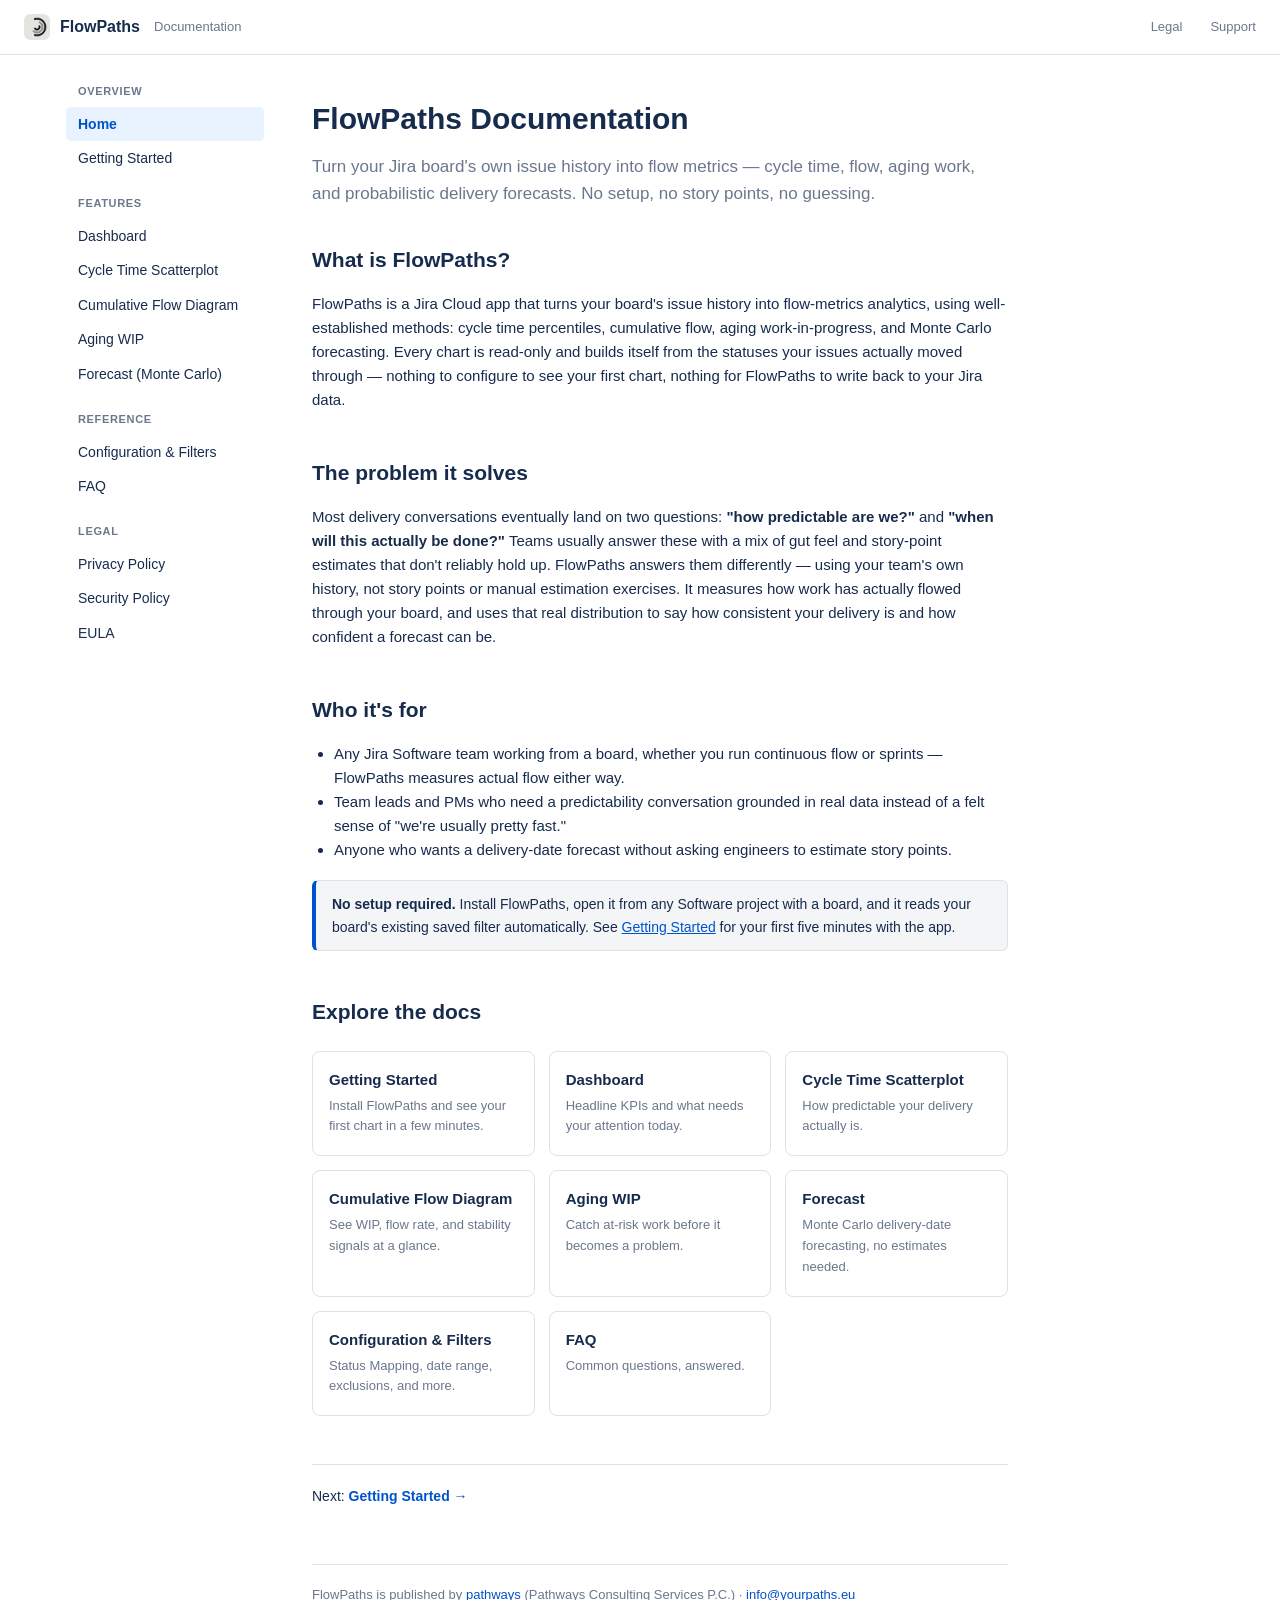
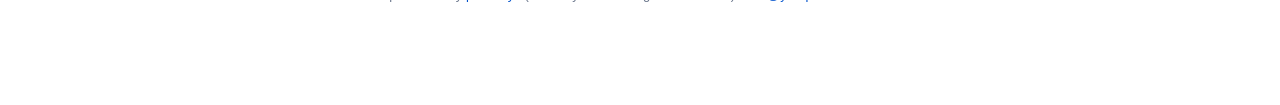
==== index.html @ b4229305 "Initial FlowPaths user documentation site Home, Getting Started, five feature pages (Dashboard, Scat" ====
<!doctype html>
<html lang="en">
<head>
<meta charset="utf-8">
<meta name="viewport" content="width=device-width, initial-scale=1">
<title>FlowPaths Documentation</title>
<link rel="stylesheet" href="style.css">
</head>
<body>
<div class="topbar">
  <img src="assets/logo.png" alt="">
  <a class="name" href="index.html">FlowPaths</a>
  <span class="tag">Documentation</span>
  <div class="spacer"></div>
  <a class="ext" href="https://pathways-nb.github.io/flow-metrics-legal/">Legal</a>
  <a class="ext" href="mailto:info@yourpaths.eu">Support</a>
</div>
<div class="layout">
  <nav class="sidebar">
    <h4>Overview</h4>
    <a href="index.html" class="active">Home</a>
    <a href="getting-started.html">Getting Started</a>

    <h4>Features</h4>
    <a href="dashboard.html">Dashboard</a>
    <a href="scatterplot.html">Cycle Time Scatterplot</a>
    <a href="cumulative-flow.html">Cumulative Flow Diagram</a>
    <a href="aging-wip.html">Aging WIP</a>
    <a href="forecast.html">Forecast (Monte Carlo)</a>

    <h4>Reference</h4>
    <a href="configuration.html">Configuration &amp; Filters</a>
    <a href="faq.html">FAQ</a>

    <h4>Legal</h4>
    <a href="https://pathways-nb.github.io/flow-metrics-legal/privacy-policy.html">Privacy Policy</a>
    <a href="https://pathways-nb.github.io/flow-metrics-legal/security-policy.html">Security Policy</a>
    <a href="https://pathways-nb.github.io/flow-metrics-legal/eula.html">EULA</a>
  </nav>

  <main class="content">
    <h1>FlowPaths Documentation</h1>
    <p class="lede">
      Turn your Jira board's own issue history into flow metrics — cycle time,
      flow, aging work, and probabilistic delivery forecasts. No setup, no
      story points, no guessing.
    </p>

    <h2>What is FlowPaths?</h2>
    <p>
      FlowPaths is a Jira Cloud app that turns your board's issue history into
      flow-metrics analytics, using well-established methods: cycle time
      percentiles, cumulative flow, aging work-in-progress, and Monte Carlo
      forecasting. Every chart is read-only and builds itself from the
      statuses your issues actually moved through — nothing to configure to
      see your first chart, nothing for FlowPaths to write back to your Jira
      data.
    </p>

    <h2>The problem it solves</h2>
    <p>
      Most delivery conversations eventually land on two questions:
      <strong>"how predictable are we?"</strong> and
      <strong>"when will this actually be done?"</strong> Teams usually answer
      these with a mix of gut feel and story-point estimates that don't
      reliably hold up. FlowPaths answers them differently — using your
      team's own history, not story points or manual estimation exercises.
      It measures how work has actually flowed through your board, and uses
      that real distribution to say how consistent your delivery is and how
      confident a forecast can be.
    </p>

    <h2>Who it's for</h2>
    <ul>
      <li>Any Jira Software team working from a board, whether you run
        continuous flow or sprints — FlowPaths measures actual flow either
        way.</li>
      <li>Team leads and PMs who need a predictability conversation grounded
        in real data instead of a felt sense of "we're usually pretty fast."</li>
      <li>Anyone who wants a delivery-date forecast without asking engineers
        to estimate story points.</li>
    </ul>

    <div class="callout">
      <strong>No setup required.</strong> Install FlowPaths, open it from any
      Software project with a board, and it reads your board's existing
      saved filter automatically. See <a href="getting-started.html">Getting
      Started</a> for your first five minutes with the app.
    </div>

    <h2>Explore the docs</h2>
    <div class="card-grid">
      <a class="card" href="getting-started.html">
        <div class="card-title">Getting Started</div>
        <div class="card-body">Install FlowPaths and see your first chart in a few minutes.</div>
      </a>
      <a class="card" href="dashboard.html">
        <div class="card-title">Dashboard</div>
        <div class="card-body">Headline KPIs and what needs your attention today.</div>
      </a>
      <a class="card" href="scatterplot.html">
        <div class="card-title">Cycle Time Scatterplot</div>
        <div class="card-body">How predictable your delivery actually is.</div>
      </a>
      <a class="card" href="cumulative-flow.html">
        <div class="card-title">Cumulative Flow Diagram</div>
        <div class="card-body">See WIP, flow rate, and stability signals at a glance.</div>
      </a>
      <a class="card" href="aging-wip.html">
        <div class="card-title">Aging WIP</div>
        <div class="card-body">Catch at-risk work before it becomes a problem.</div>
      </a>
      <a class="card" href="forecast.html">
        <div class="card-title">Forecast</div>
        <div class="card-body">Monte Carlo delivery-date forecasting, no estimates needed.</div>
      </a>
      <a class="card" href="configuration.html">
        <div class="card-title">Configuration &amp; Filters</div>
        <div class="card-body">Status Mapping, date range, exclusions, and more.</div>
      </a>
      <a class="card" href="faq.html">
        <div class="card-title">FAQ</div>
        <div class="card-body">Common questions, answered.</div>
      </a>
    </div>

    <div class="next-page">
      Next: <a href="getting-started.html">Getting Started →</a>
    </div>

    <footer class="site-footer">
      FlowPaths is published by <a href="https://yourpaths.eu">pathways</a>
      (Pathways Consulting Services P.C.) &middot;
      <a href="mailto:info@yourpaths.eu">info@yourpaths.eu</a>
    </footer>
  </main>
</div>
</body>
</html>
---- style.css ----
* { box-sizing: border-box; }
:root {
  --blue: #0052CC;
  --ink: #172B4D;
  --muted: #6B778C;
  --border: #DFE1E6;
  --panel: #F4F5F7;
  --bg: #fff;
}
html, body { margin: 0; padding: 0; }
body {
  font-family: -apple-system, BlinkMacSystemFont, "Segoe UI", Roboto, sans-serif;
  color: var(--ink);
  background: var(--bg);
  line-height: 1.6;
}
a { color: var(--blue); }
code {
  background: var(--panel);
  padding: 1px 5px;
  border-radius: 3px;
  font-size: 0.9em;
}
pre {
  background: var(--panel);
  padding: 12px 16px;
  border-radius: 6px;
  overflow-x: auto;
}

/* Top bar */
.topbar {
  display: flex;
  align-items: center;
  gap: 10px;
  padding: 14px 24px;
  border-bottom: 1px solid var(--border);
  position: sticky;
  top: 0;
  background: #fff;
  z-index: 10;
}
.topbar img { width: 26px; height: 26px; border-radius: 6px; }
.topbar .name { font-weight: 700; font-size: 16px; color: var(--ink); text-decoration: none; }
.topbar .tag { color: var(--muted); font-size: 13px; margin-left: 4px; }
.topbar .spacer { flex: 1; }
.topbar .ext { font-size: 13px; color: var(--muted); text-decoration: none; margin-left: 18px; }
.topbar .ext:hover { color: var(--blue); }

/* Layout: sidebar + content */
.layout {
  display: flex;
  max-width: 1180px;
  margin: 0 auto;
}
.sidebar {
  width: 230px;
  flex-shrink: 0;
  padding: 28px 16px 60px;
  position: sticky;
  top: 55px;
  align-self: flex-start;
  max-height: calc(100vh - 55px);
  overflow-y: auto;
}
.sidebar h4 {
  font-size: 11px;
  text-transform: uppercase;
  letter-spacing: 0.06em;
  color: var(--muted);
  margin: 20px 12px 6px;
}
.sidebar h4:first-child { margin-top: 0; }
.sidebar a {
  display: block;
  padding: 6px 12px;
  border-radius: 5px;
  color: var(--ink);
  text-decoration: none;
  font-size: 14px;
}
.sidebar a:hover { background: var(--panel); }
.sidebar a.active { background: #E9F2FF; color: var(--blue); font-weight: 600; }

.content {
  flex: 1;
  min-width: 0;
  padding: 40px 32px 100px;
  max-width: 760px;
}
.content h1 { font-size: 30px; margin: 0 0 10px; }
.content .lede { font-size: 17px; color: var(--muted); margin: 0 0 32px; }
.content h2 { font-size: 21px; margin: 40px 0 12px; padding-top: 4px; }
.content h2:first-of-type { margin-top: 8px; }
.content h3 { font-size: 16px; margin: 26px 0 8px; }
.content p, .content li { color: var(--ink); font-size: 15px; }
.content ul, .content ol { padding-left: 22px; }

/* Cards for home page nav */
.card-grid {
  display: grid;
  grid-template-columns: repeat(auto-fill, minmax(210px, 1fr));
  gap: 14px;
  margin: 22px 0 8px;
}
.card {
  display: block;
  border: 1px solid var(--border);
  border-radius: 8px;
  padding: 16px 16px 18px;
  text-decoration: none;
  color: var(--ink);
}
.card:hover { border-color: var(--blue); box-shadow: 0 1px 4px rgba(9,30,66,0.1); }
.card .card-title { font-weight: 700; font-size: 15px; margin-bottom: 4px; }
.card .card-body { font-size: 13px; color: var(--muted); }

/* Callouts */
.callout {
  border: 1px solid var(--border);
  border-left: 4px solid var(--blue);
  background: var(--panel);
  border-radius: 6px;
  padding: 12px 16px;
  font-size: 14px;
  margin: 18px 0;
}
.callout strong { color: var(--ink); }

/* Steps */
.steps { padding-left: 0; list-style: none; counter-reset: step; }
.steps li {
  counter-increment: step;
  position: relative;
  padding-left: 36px;
  margin-bottom: 16px;
}
.steps li::before {
  content: counter(step);
  position: absolute;
  left: 0;
  top: 0;
  width: 24px;
  height: 24px;
  border-radius: 50%;
  background: var(--blue);
  color: #fff;
  font-size: 12px;
  font-weight: 700;
  display: flex;
  align-items: center;
  justify-content: center;
}

/* Definition table */
table { border-collapse: collapse; width: 100%; margin: 16px 0; font-size: 14px; }
th, td { border: 1px solid var(--border); padding: 8px 10px; text-align: left; vertical-align: top; }
th { background: var(--panel); }

/* FAQ */
.faq-item { border-bottom: 1px solid var(--border); padding: 16px 0; }
.faq-item:first-child { padding-top: 0; }
.faq-q { font-weight: 700; font-size: 15px; margin-bottom: 6px; }

.next-page {
  margin-top: 48px;
  padding-top: 20px;
  border-top: 1px solid var(--border);
  font-size: 14px;
}
.next-page a { text-decoration: none; font-weight: 600; }
.next-page a:hover { text-decoration: underline; }

footer.site-footer {
  margin-top: 56px;
  padding-top: 20px;
  border-top: 1px solid var(--border);
  font-size: 13px;
  color: var(--muted);
}
footer.site-footer a { color: var(--blue); text-decoration: none; }
footer.site-footer a:hover { text-decoration: underline; }

/* Mobile */
@media (max-width: 800px) {
  .layout { flex-direction: column; }
  .sidebar {
    width: auto;
    position: static;
    max-height: none;
    display: flex;
    flex-wrap: wrap;
    gap: 4px;
    padding: 16px;
    border-bottom: 1px solid var(--border);
  }
  .sidebar h4 { display: none; }
  .sidebar a { padding: 5px 10px; font-size: 13px; }
  .content { padding: 28px 20px 60px; max-width: none; }
}
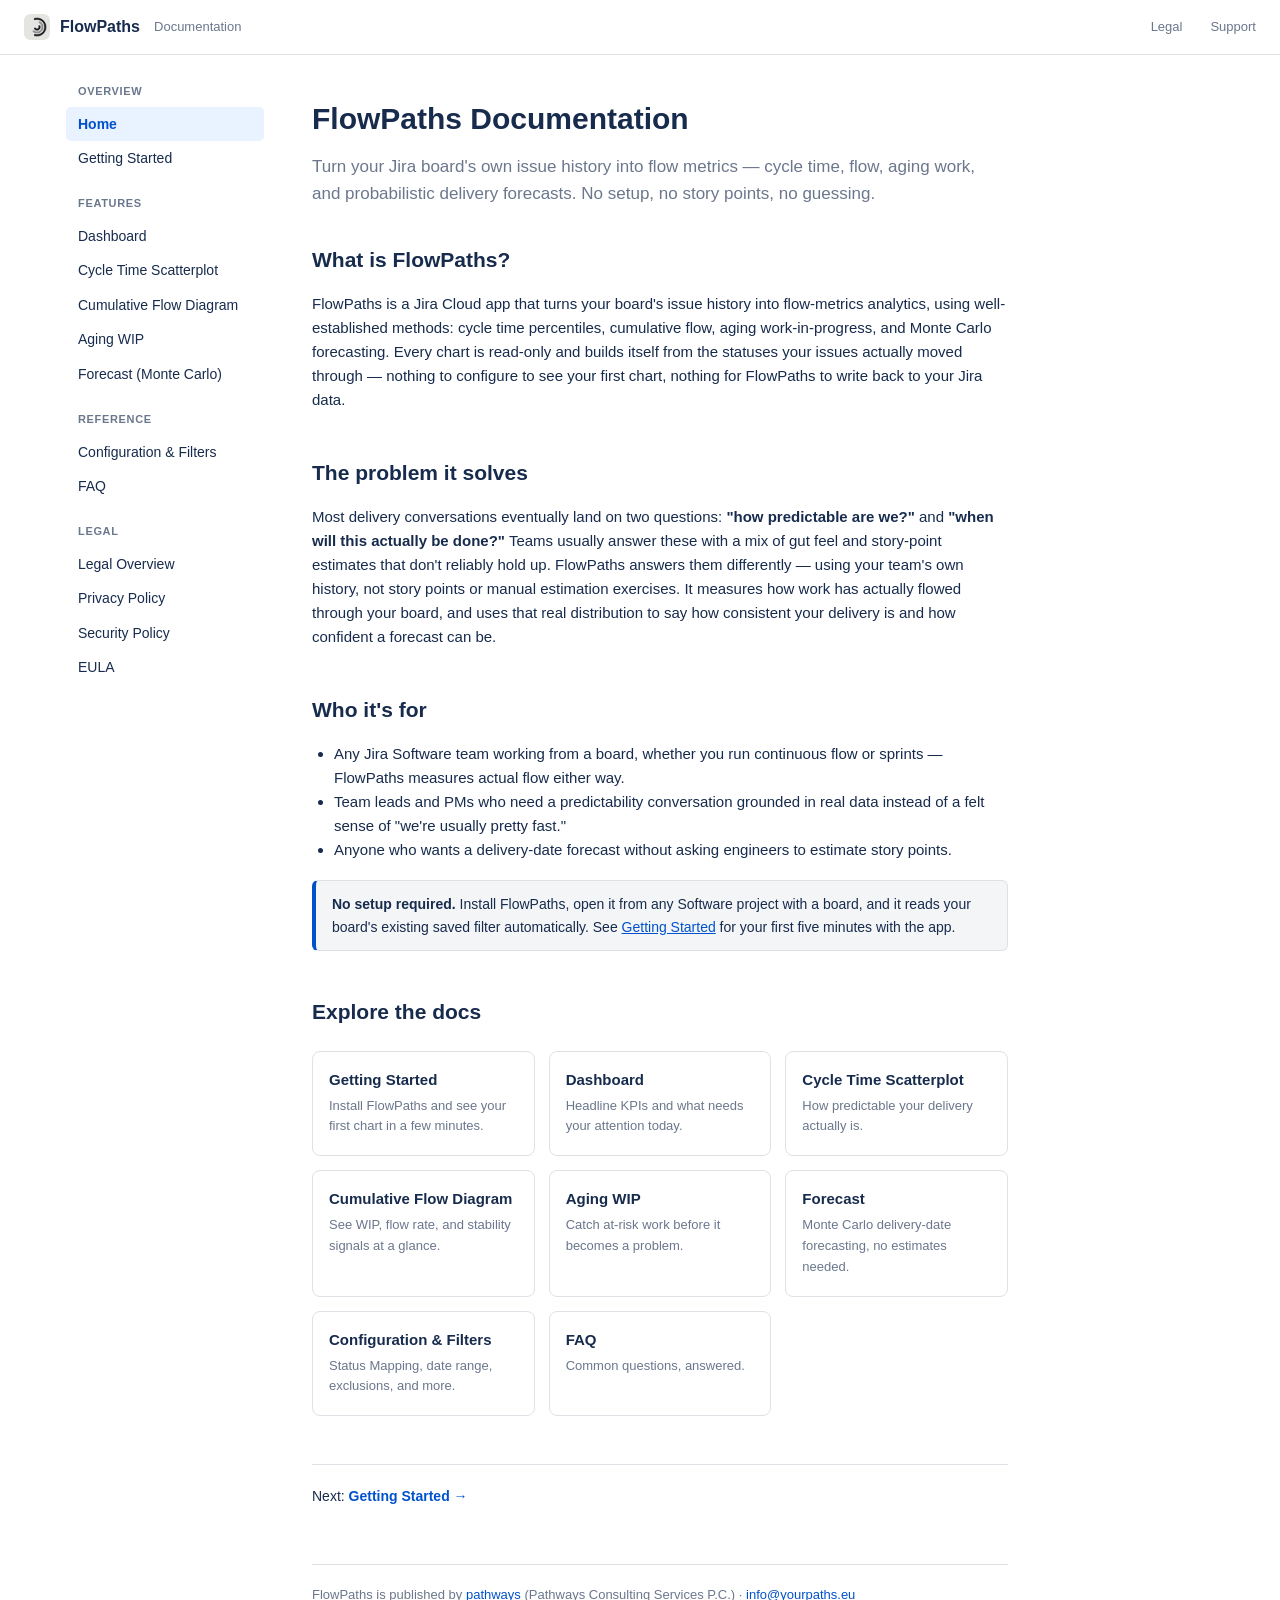
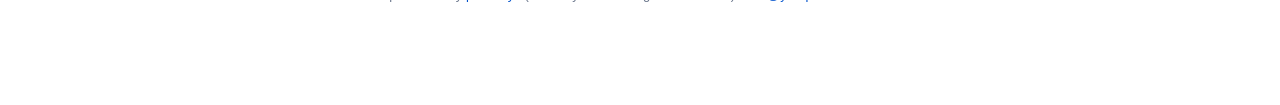
==== commit a42483f1: "Add Legal Overview link to sidebar's Legal section Completes the cross-site navigation loop with flo" ====
--- a/index.html
+++ b/index.html
@@ -33,6 +33,7 @@
     <a href="faq.html">FAQ</a>
 
     <h4>Legal</h4>
+    <a href="https://pathways-nb.github.io/flow-metrics-legal/">Legal Overview</a>
     <a href="https://pathways-nb.github.io/flow-metrics-legal/privacy-policy.html">Privacy Policy</a>
     <a href="https://pathways-nb.github.io/flow-metrics-legal/security-policy.html">Security Policy</a>
     <a href="https://pathways-nb.github.io/flow-metrics-legal/eula.html">EULA</a>
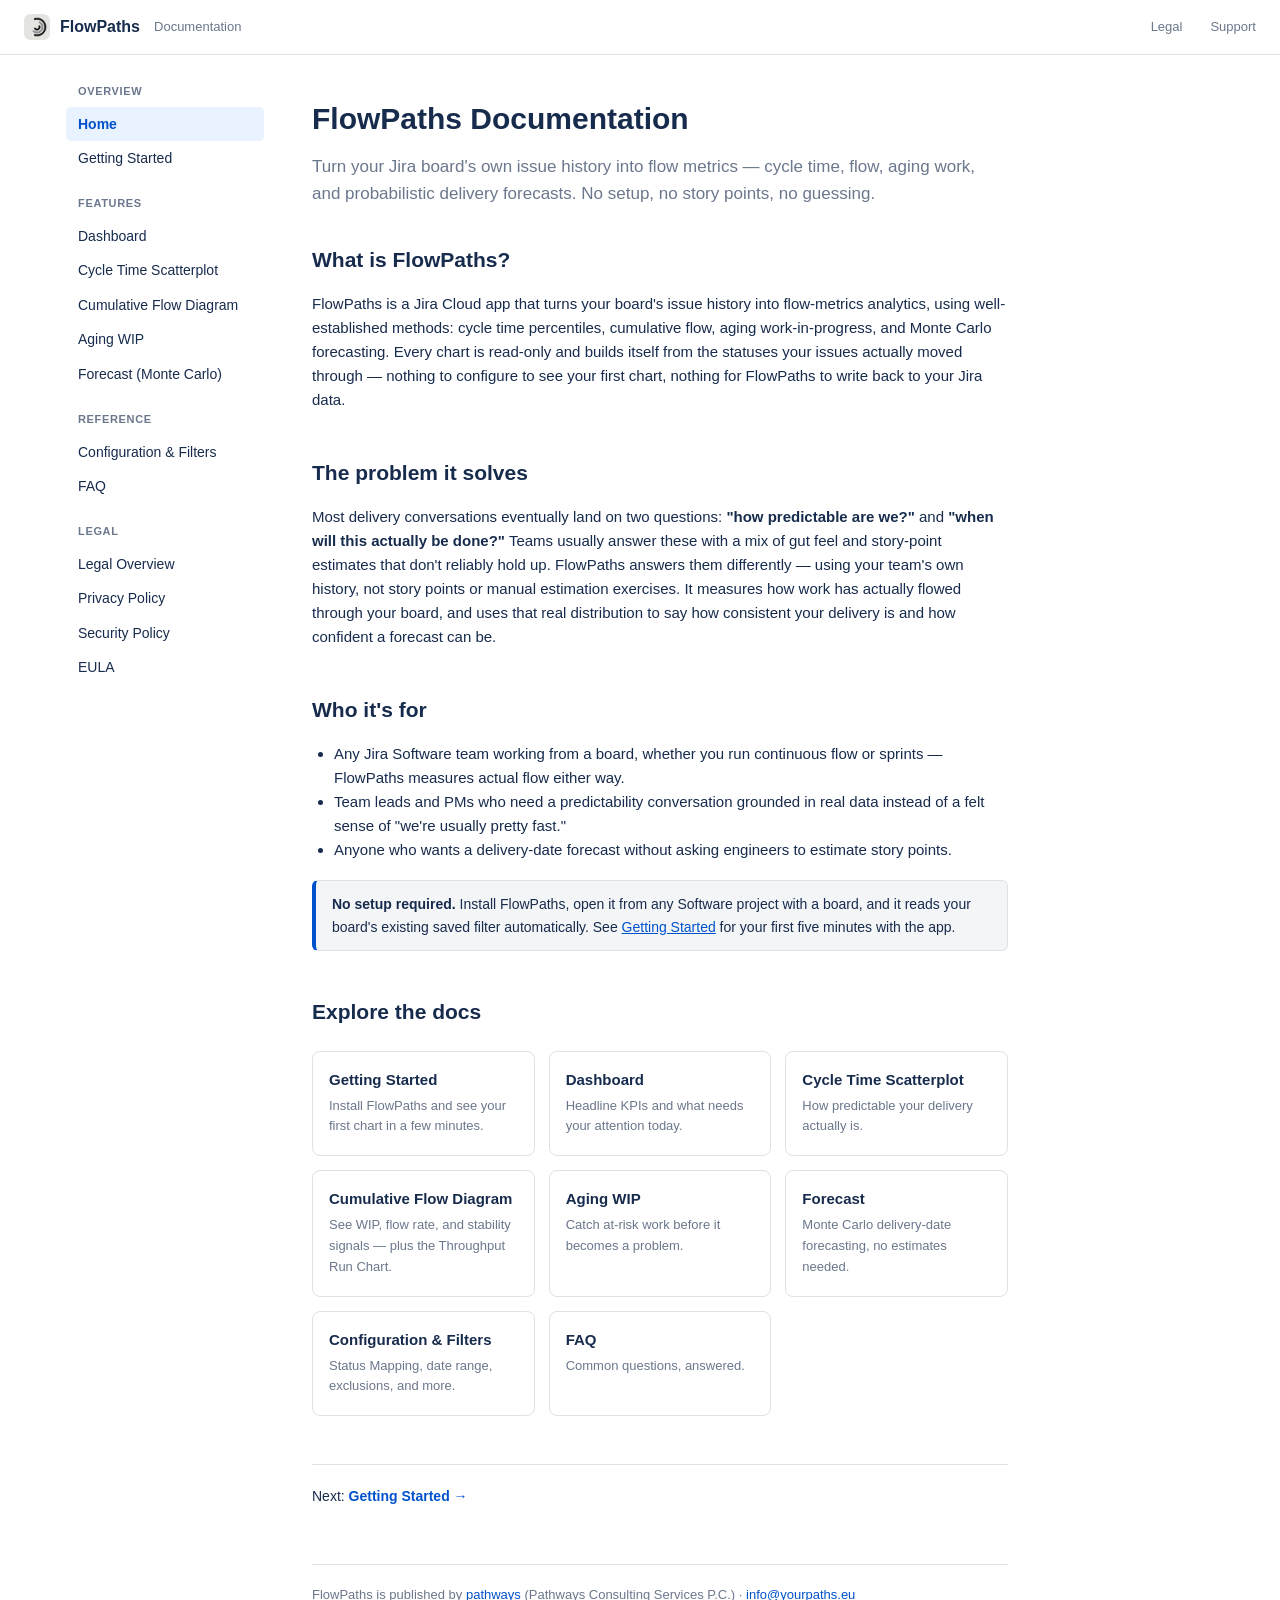
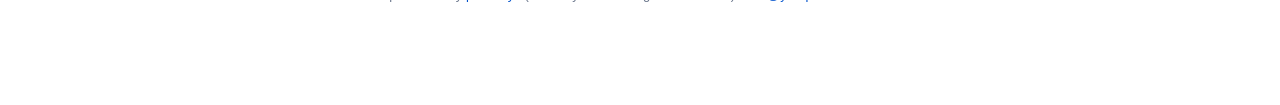
==== commit 822c36f4: "Document the Throughput Run Chart Covers why it exists (the CFD rate line and the Dashboard KPI are " ====
--- a/index.html
+++ b/index.html
@@ -105,7 +105,7 @@
       </a>
       <a class="card" href="cumulative-flow.html">
         <div class="card-title">Cumulative Flow Diagram</div>
-        <div class="card-body">See WIP, flow rate, and stability signals at a glance.</div>
+        <div class="card-body">See WIP, flow rate, and stability signals &mdash; plus the Throughput Run Chart.</div>
       </a>
       <a class="card" href="aging-wip.html">
         <div class="card-title">Aging WIP</div>
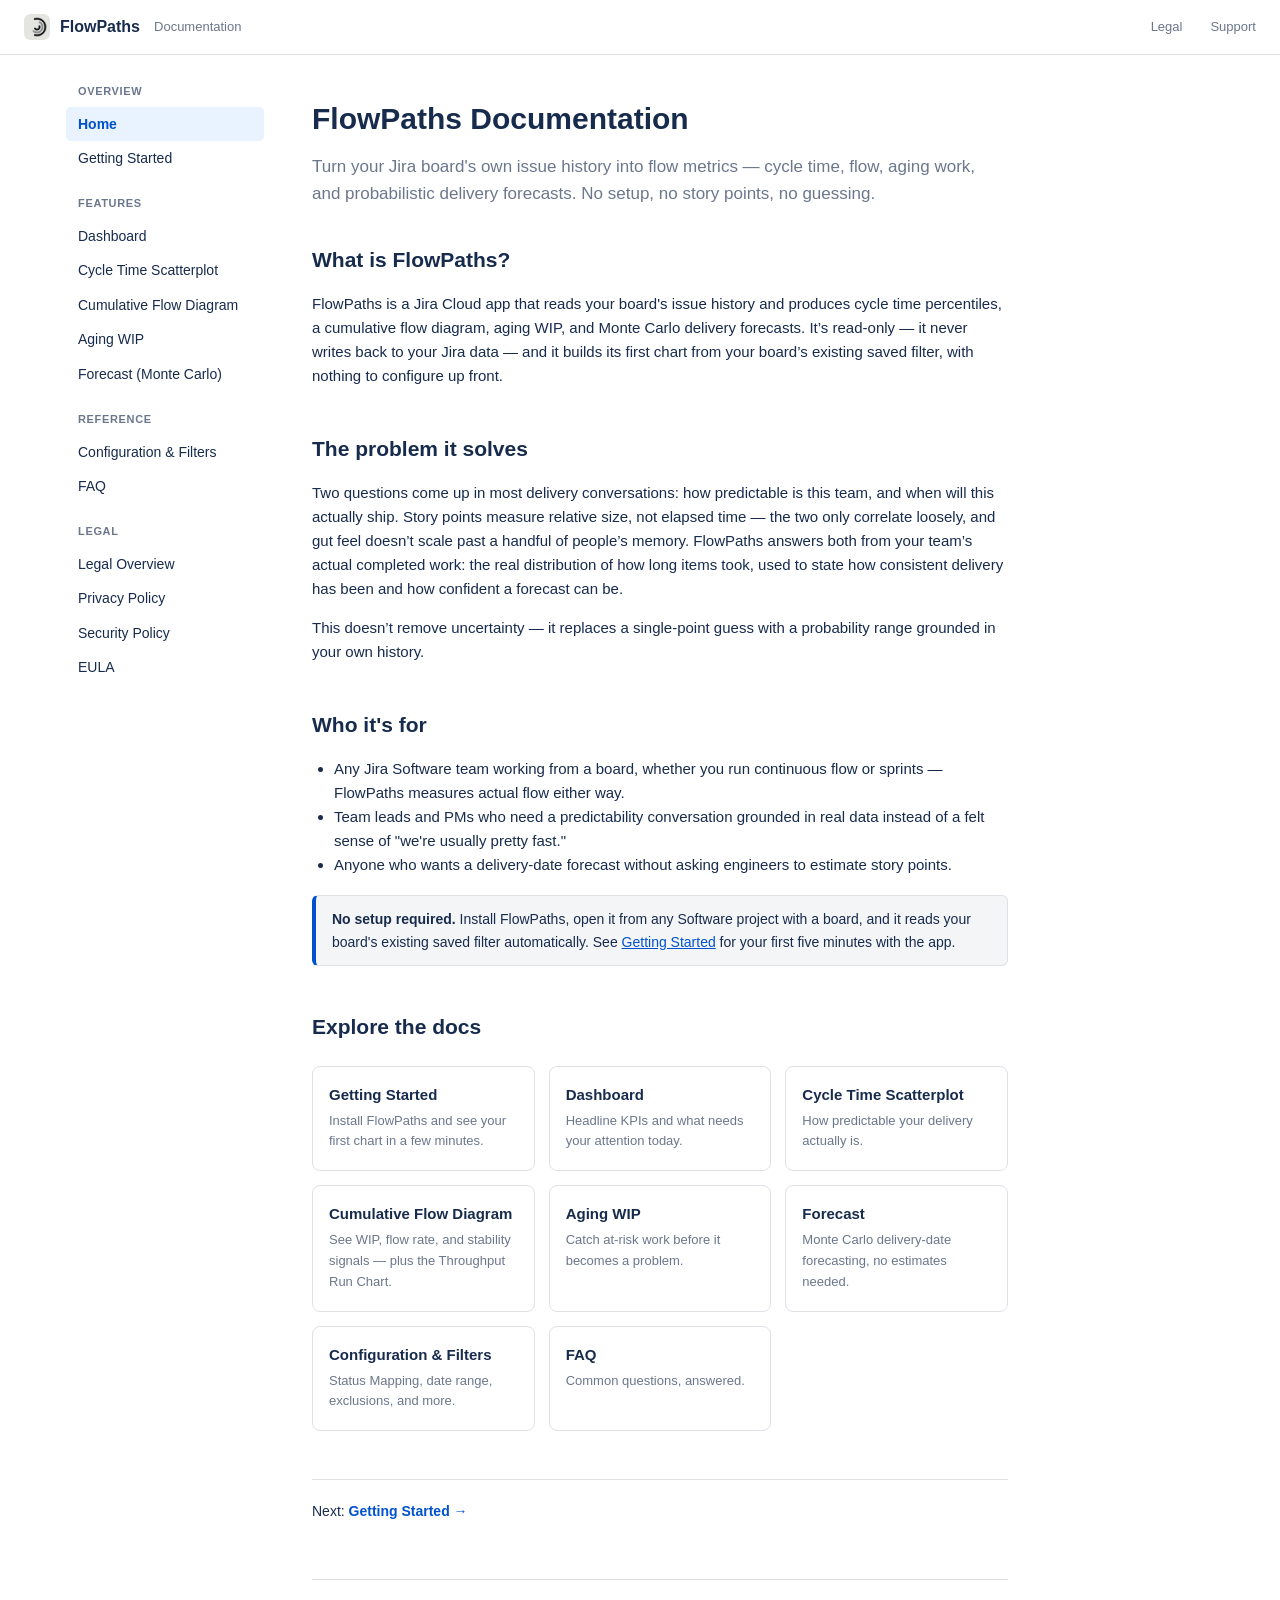
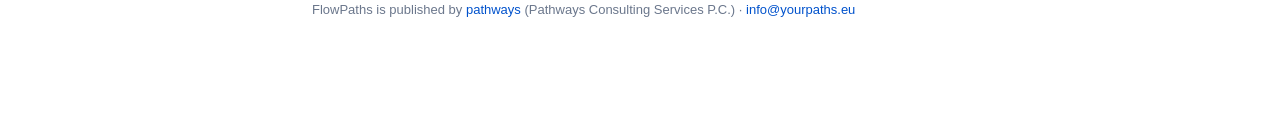
==== commit dd16c45a: "Tighten the two opening sections "What is FlowPaths?" now names the outputs directly rather than des" ====
--- a/index.html
+++ b/index.html
@@ -49,26 +49,27 @@
 
     <h2>What is FlowPaths?</h2>
     <p>
-      FlowPaths is a Jira Cloud app that turns your board's issue history into
-      flow-metrics analytics, using well-established methods: cycle time
-      percentiles, cumulative flow, aging work-in-progress, and Monte Carlo
-      forecasting. Every chart is read-only and builds itself from the
-      statuses your issues actually moved through — nothing to configure to
-      see your first chart, nothing for FlowPaths to write back to your Jira
-      data.
+      FlowPaths is a Jira Cloud app that reads your board's issue history and
+      produces cycle time percentiles, a cumulative flow diagram, aging WIP,
+      and Monte Carlo delivery forecasts. It&rsquo;s read-only &mdash; it never
+      writes back to your Jira data &mdash; and it builds its first chart from
+      your board&rsquo;s existing saved filter, with nothing to configure up
+      front.
     </p>
 
     <h2>The problem it solves</h2>
     <p>
-      Most delivery conversations eventually land on two questions:
-      <strong>"how predictable are we?"</strong> and
-      <strong>"when will this actually be done?"</strong> Teams usually answer
-      these with a mix of gut feel and story-point estimates that don't
-      reliably hold up. FlowPaths answers them differently — using your
-      team's own history, not story points or manual estimation exercises.
-      It measures how work has actually flowed through your board, and uses
-      that real distribution to say how consistent your delivery is and how
-      confident a forecast can be.
+      Two questions come up in most delivery conversations: how predictable is
+      this team, and when will this actually ship. Story points measure
+      relative size, not elapsed time &mdash; the two only correlate loosely,
+      and gut feel doesn&rsquo;t scale past a handful of people&rsquo;s memory.
+      FlowPaths answers both from your team&rsquo;s actual completed work: the
+      real distribution of how long items took, used to state how consistent
+      delivery has been and how confident a forecast can be.
+    </p>
+    <p>
+      This doesn&rsquo;t remove uncertainty &mdash; it replaces a single-point
+      guess with a probability range grounded in your own history.
     </p>
 
     <h2>Who it's for</h2>
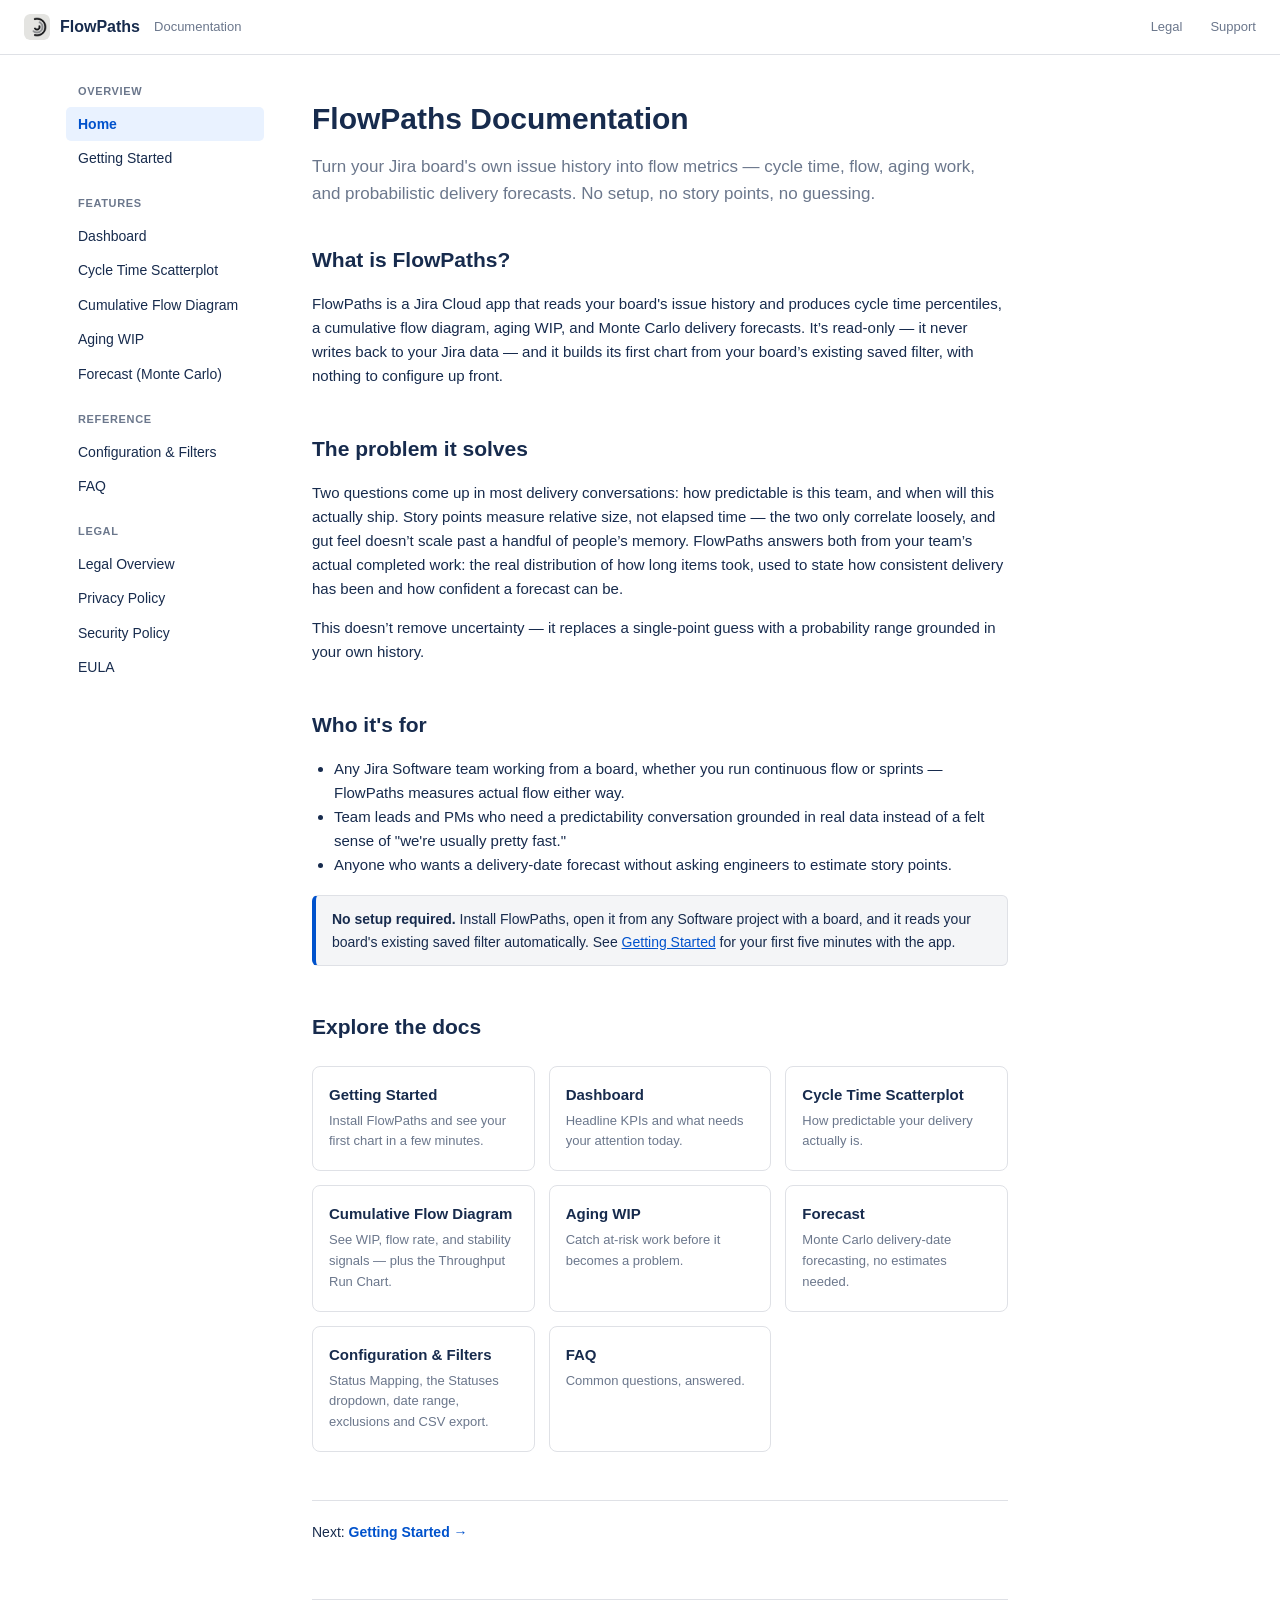
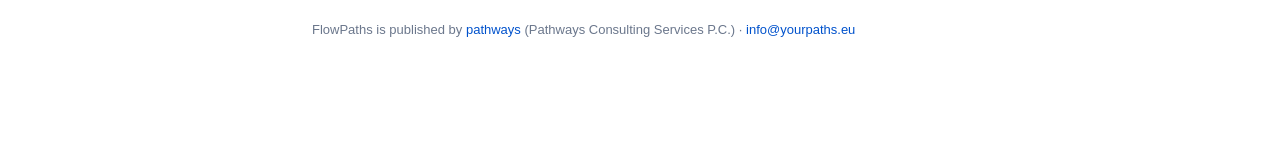
==== commit de6241bb: "Document the status measure, CSV export and what happens if a subscription lapses The app moved from" ====
--- a/index.html
+++ b/index.html
@@ -118,7 +118,7 @@
       </a>
       <a class="card" href="configuration.html">
         <div class="card-title">Configuration &amp; Filters</div>
-        <div class="card-body">Status Mapping, date range, exclusions, and more.</div>
+        <div class="card-body">Status Mapping, the Statuses dropdown, date range, exclusions and CSV export.</div>
       </a>
       <a class="card" href="faq.html">
         <div class="card-title">FAQ</div>
--- a/style.css
+++ b/style.css
@@ -198,3 +198,26 @@
   .sidebar a { padding: 5px 10px; font-size: 13px; }
   .content { padding: 28px 20px 60px; max-width: none; }
 }
+
+/* ── Screenshots ──────────────────────────────────────────────────────────
+   Every screenshot is redacted: board name, issue keys and summaries are
+   blanked. Only generic workflow statuses and issue types remain visible. */
+.shot { margin: 22px 0 26px; }
+.shot img {
+  display: block;
+  width: 100%;
+  height: auto;
+  border: 1px solid #DFE1E6;
+  border-radius: 6px;
+  background: #fff;
+}
+.shot figcaption {
+  margin-top: 9px;
+  font-size: 14px;
+  line-height: 1.5;
+  color: #6B778C;
+}
+.shot figcaption strong { color: #42526E; }
+@media (prefers-color-scheme: dark) {
+  .shot img { border-color: #2C333A; }
+}
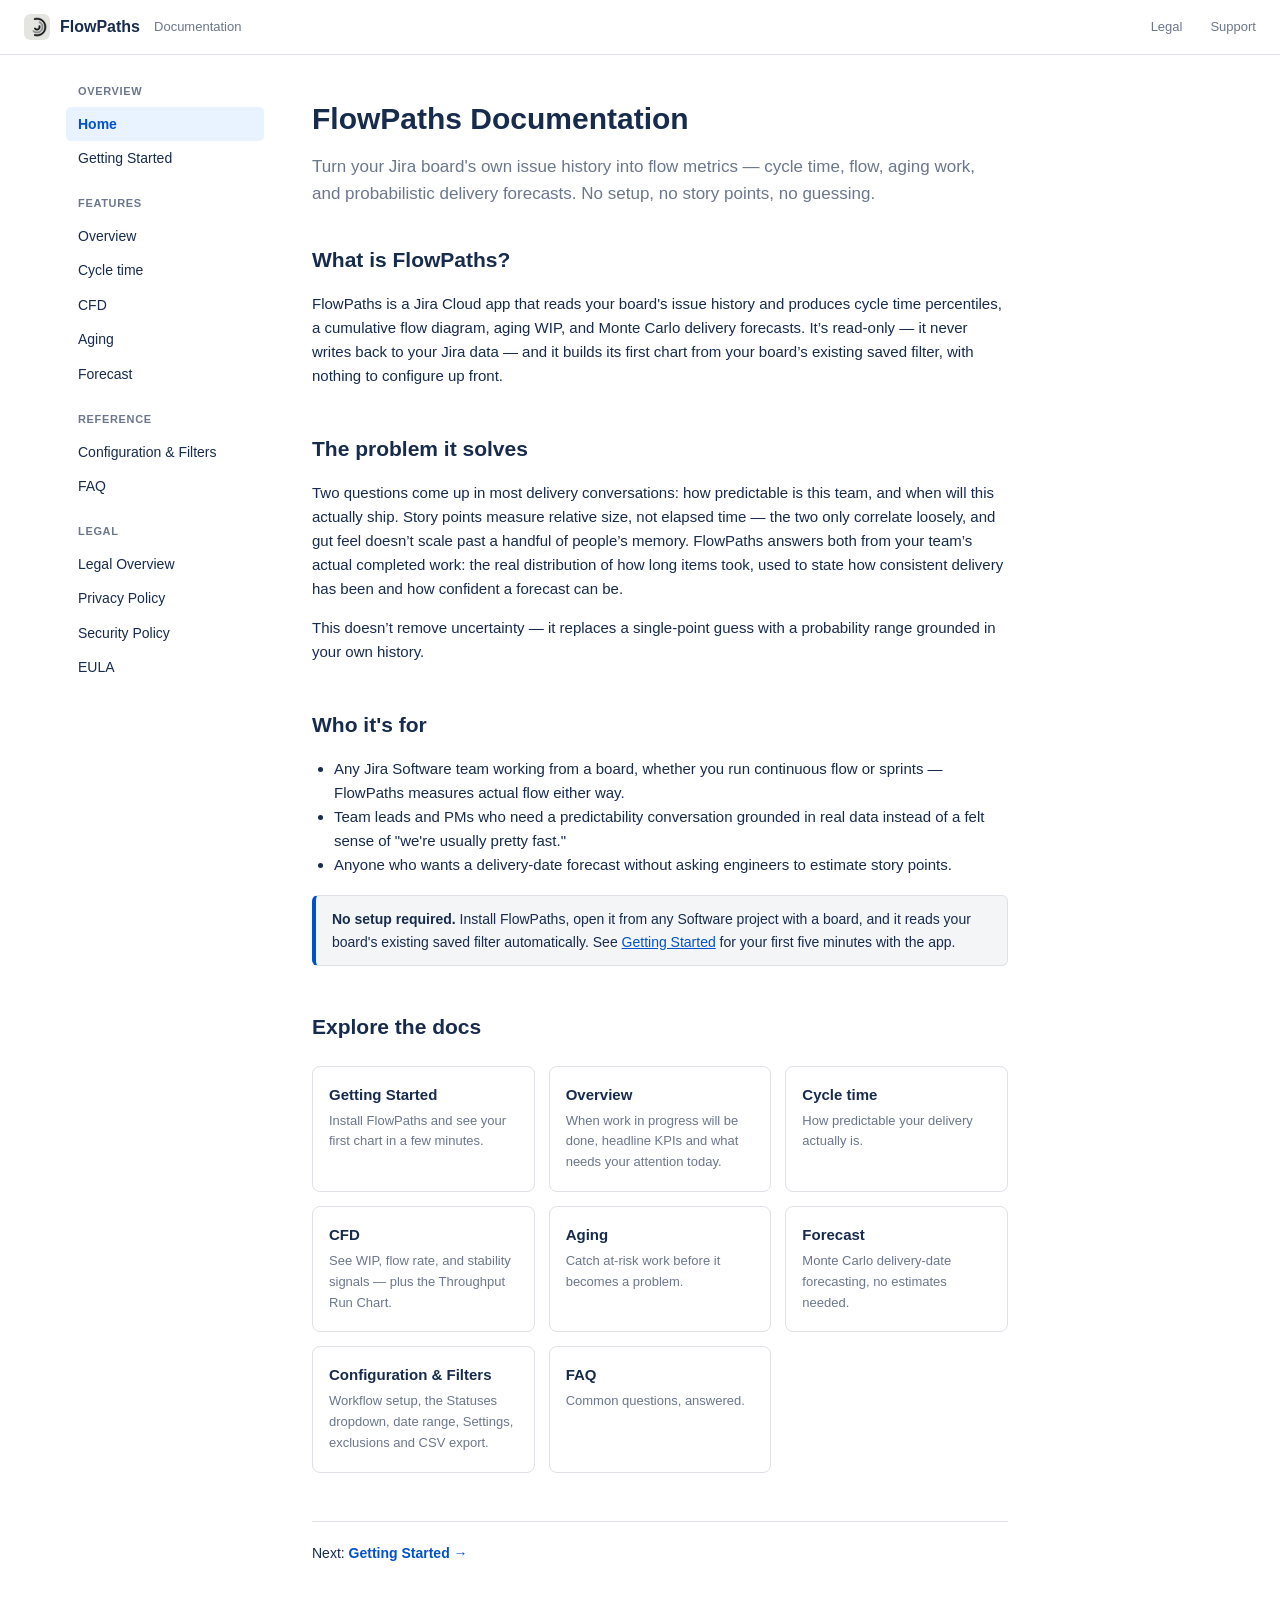
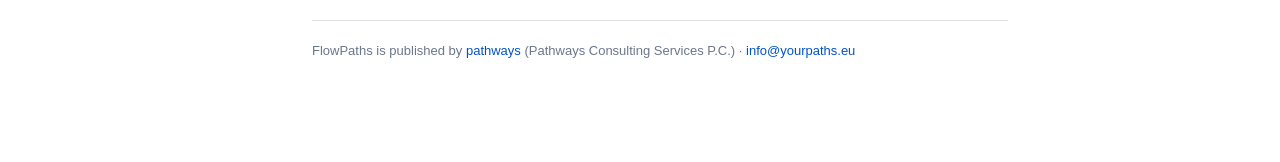
==== commit eb3406b6: "Update the docs for the 5.11.0 redesign Tab names follow the app (Overview, Cycle time, CFD, Aging, " ====
--- a/index.html
+++ b/index.html
@@ -22,11 +22,11 @@
     <a href="getting-started.html">Getting Started</a>
 
     <h4>Features</h4>
-    <a href="dashboard.html">Dashboard</a>
-    <a href="scatterplot.html">Cycle Time Scatterplot</a>
-    <a href="cumulative-flow.html">Cumulative Flow Diagram</a>
-    <a href="aging-wip.html">Aging WIP</a>
-    <a href="forecast.html">Forecast (Monte Carlo)</a>
+    <a href="dashboard.html">Overview</a>
+    <a href="scatterplot.html">Cycle time</a>
+    <a href="cumulative-flow.html">CFD</a>
+    <a href="aging-wip.html">Aging</a>
+    <a href="forecast.html">Forecast</a>
 
     <h4>Reference</h4>
     <a href="configuration.html">Configuration &amp; Filters</a>
@@ -97,19 +97,19 @@
         <div class="card-body">Install FlowPaths and see your first chart in a few minutes.</div>
       </a>
       <a class="card" href="dashboard.html">
-        <div class="card-title">Dashboard</div>
-        <div class="card-body">Headline KPIs and what needs your attention today.</div>
+        <div class="card-title">Overview</div>
+        <div class="card-body">When work in progress will be done, headline KPIs and what needs your attention today.</div>
       </a>
       <a class="card" href="scatterplot.html">
-        <div class="card-title">Cycle Time Scatterplot</div>
+        <div class="card-title">Cycle time</div>
         <div class="card-body">How predictable your delivery actually is.</div>
       </a>
       <a class="card" href="cumulative-flow.html">
-        <div class="card-title">Cumulative Flow Diagram</div>
+        <div class="card-title">CFD</div>
         <div class="card-body">See WIP, flow rate, and stability signals &mdash; plus the Throughput Run Chart.</div>
       </a>
       <a class="card" href="aging-wip.html">
-        <div class="card-title">Aging WIP</div>
+        <div class="card-title">Aging</div>
         <div class="card-body">Catch at-risk work before it becomes a problem.</div>
       </a>
       <a class="card" href="forecast.html">
@@ -118,7 +118,7 @@
       </a>
       <a class="card" href="configuration.html">
         <div class="card-title">Configuration &amp; Filters</div>
-        <div class="card-body">Status Mapping, the Statuses dropdown, date range, exclusions and CSV export.</div>
+        <div class="card-body">Workflow setup, the Statuses dropdown, date range, Settings, exclusions and CSV export.</div>
       </a>
       <a class="card" href="faq.html">
         <div class="card-title">FAQ</div>
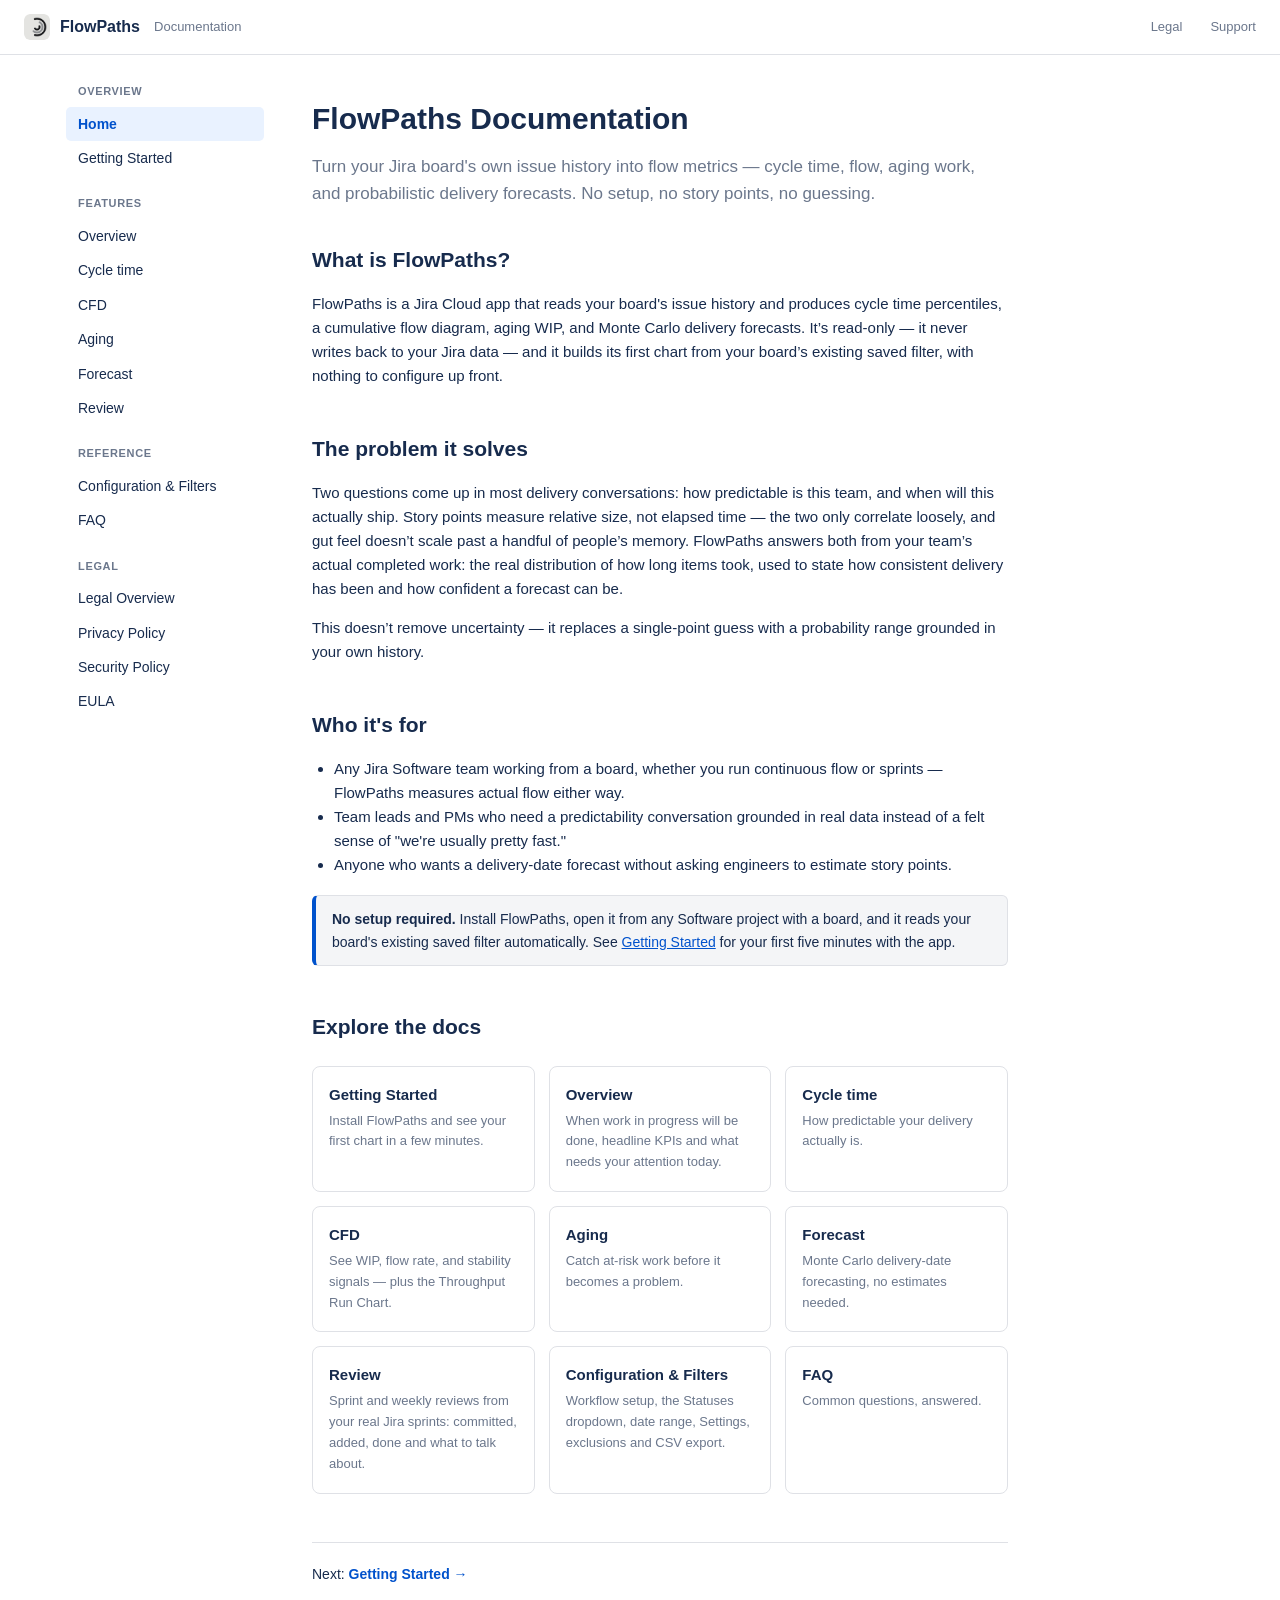
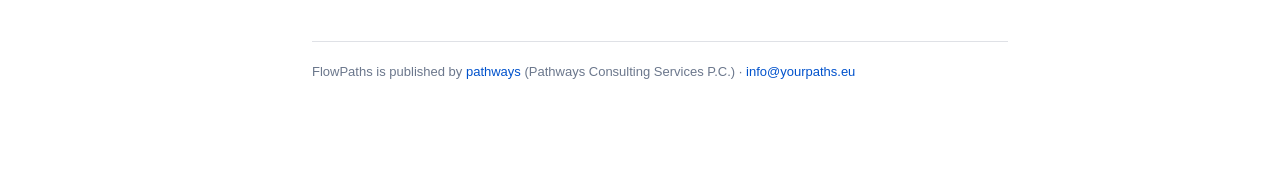
==== commit c4325b1e: "Document the Review tab (production 5.14.0) New review.html: choosing a sprint or week, how committe" ====
--- a/index.html
+++ b/index.html
@@ -27,6 +27,7 @@
     <a href="cumulative-flow.html">CFD</a>
     <a href="aging-wip.html">Aging</a>
     <a href="forecast.html">Forecast</a>
+    <a href="review.html">Review</a>
 
     <h4>Reference</h4>
     <a href="configuration.html">Configuration &amp; Filters</a>
@@ -116,6 +117,10 @@
         <div class="card-title">Forecast</div>
         <div class="card-body">Monte Carlo delivery-date forecasting, no estimates needed.</div>
       </a>
+      <a class="card" href="review.html">
+        <div class="card-title">Review</div>
+        <div class="card-body">Sprint and weekly reviews from your real Jira sprints: committed, added, done and what to talk about.</div>
+      </a>
       <a class="card" href="configuration.html">
         <div class="card-title">Configuration &amp; Filters</div>
         <div class="card-body">Workflow setup, the Statuses dropdown, date range, Settings, exclusions and CSV export.</div>
